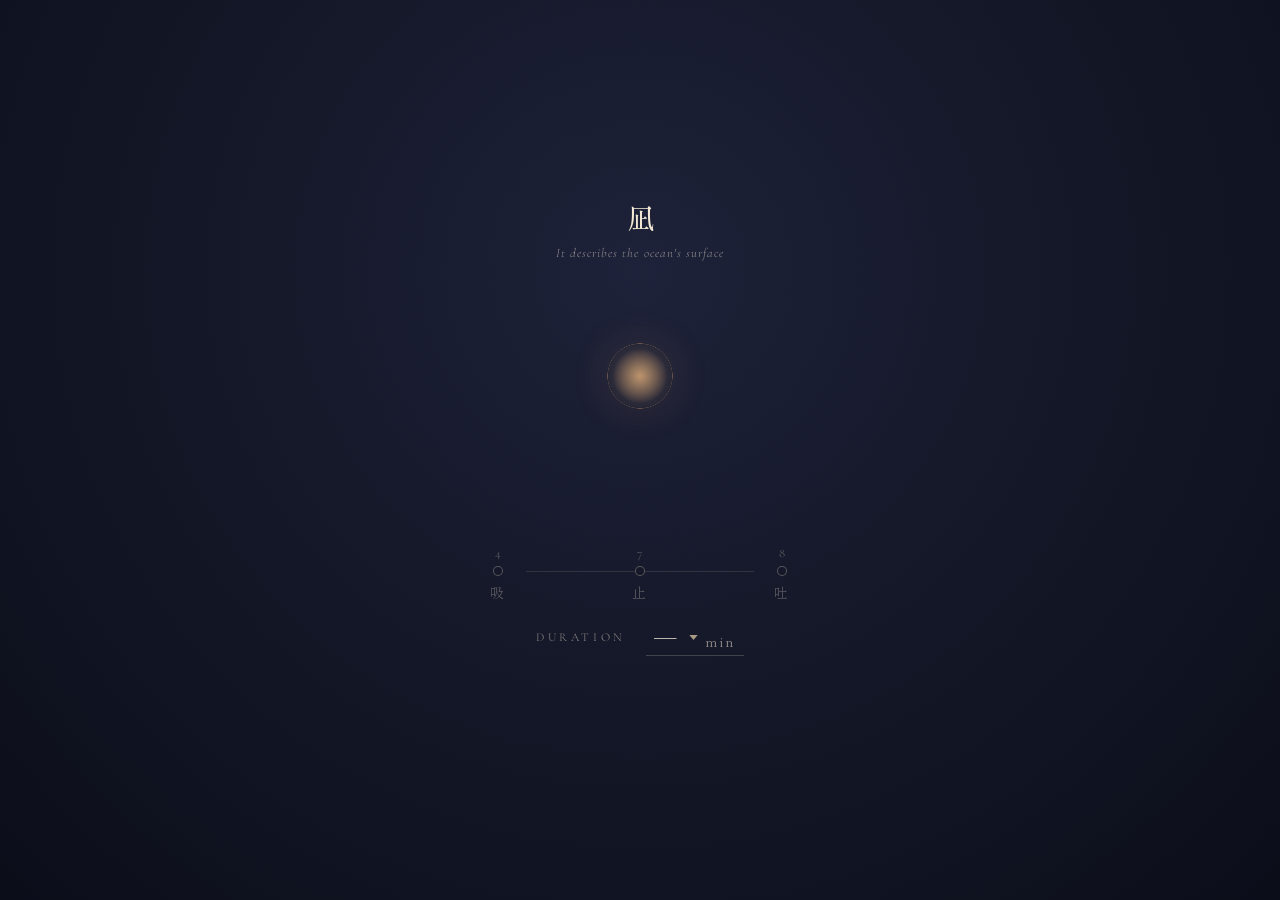
==== index.html @ 353317c6 "Update title scroll timing and enable PWA support. Tune the English subtitle animation to longer dis" ====
<!DOCTYPE html>
<html lang="ja">
<head>
<meta charset="UTF-8">
<meta name="viewport" content="width=device-width, initial-scale=1.0, maximum-scale=1.0, viewport-fit=cover">
<title>凪 - 478</title>
<meta name="theme-color" content="#151829">
<meta name="apple-mobile-web-app-capable" content="yes">
<meta name="apple-mobile-web-app-status-bar-style" content="black-translucent">
<meta name="apple-mobile-web-app-title" content="凪 - 478">
<!-- タブ icon: 先に data URL（相対パス解決の失敗・file:// でも表示）。続けてファイル（更新時 v を上げる） -->
<link rel="icon" type="image/svg+xml" href="data:image/svg+xml,%3Csvg%20xmlns%3D%22http%3A%2F%2Fwww.w3.org%2F2000%2Fsvg%22%20viewBox%3D%220%200%2032%2032%22%3E%20%3Cdefs%3E%20%3CclipPath%20id%3D%22round%22%3E%20%3Ccircle%20cx%3D%2216%22%20cy%3D%2216%22%20r%3D%2216%22%2F%3E%20%3C%2FclipPath%3E%20%3C%2Fdefs%3E%20%3Cg%20clip-path%3D%22url(%23round)%22%3E%20%3Crect%20width%3D%2232%22%20height%3D%2232%22%20x%3D%220%22%20y%3D%220%22%20fill%3D%22%23151829%22%2F%3E%20%3C%2Fg%3E%20%3Ccircle%20cx%3D%2216%22%20cy%3D%2216%22%20r%3D%2214.35%22%20fill%3D%22none%22%20stroke%3D%22rgba(230%2C%20195%2C%20150%2C%200.58)%22%20stroke-width%3D%221.1%22%2F%3E%20%3C%2Fsvg%3E">
<link rel="icon" type="image/svg+xml" href="./favicon.svg?v=7">
<link rel="apple-touch-icon" href="./favicon.svg?v=7">
<link rel="manifest" href="./manifest.webmanifest">
<link rel="preconnect" href="https://fonts.googleapis.com">
<link rel="preconnect" href="https://fonts.gstatic.com" crossorigin>
<link href="https://fonts.googleapis.com/css2?family=Shippori+Mincho:wght@400;500;600&family=Cormorant+Garamond:ital,wght@0,300;0,400;1,300;1,400&display=swap" rel="stylesheet">
<link rel="stylesheet" href="Nagi478.css">
</head>
<body>
  <!-- Block: main UI（タイトル・呼吸・フェーズ・案内・時間・開始） -->
  <main class="app">
    <!-- タイトル帯 -->
    <header class="header">
      <h1 class="title">凪</h1>
      <div class="title-en-scroll">
        <div class="title-en-viewport">
          <div class="title-en-track">
            <p class="title-en-line">It describes the ocean's surface</p>
            <p class="title-en-line">when the wind dies down,</p>
            <p class="title-en-line">leaving it perfectly still without a single ripple.</p>
            <p class="title-en-line" aria-hidden="true">It describes the ocean's surface</p>
          </div>
        </div>
      </div>
    </header>

    <!-- 呼吸アニメーション（円の拡縮） -->
    <div class="breath-visual" id="breathVisual">
      <div class="breath-circle" id="breathCircle"></div>
      <div class="breath-core"></div>
    </div>

    <!-- 現在フェーズ（日/英） -->
    <div class="phase-area">
      <div class="phase-label" id="phaseLabel">—</div>
      <div class="phase-en" id="phaseEn">ready</div>
    </div>

    <!-- 吸 / 止 / 吐 インジケータ -->
    <div class="position-guide" id="positionGuide">
      <div class="position-item" data-phase="inhale">
        <div class="position-step" aria-hidden="true">4</div>
        <div class="position-dot"></div>
        <div class="position-label">吸</div>
      </div>
      <div class="position-item" data-phase="hold">
        <div class="position-step" aria-hidden="true">7</div>
        <div class="position-dot"></div>
        <div class="position-label">止</div>
      </div>
      <div class="position-item" data-phase="exhale">
        <div class="position-step" aria-hidden="true">8</div>
        <div class="position-dot"></div>
        <div class="position-label">吐</div>
      </div>
    </div>

    <!-- duration 選択後に表示：残り時間（数字のみ）→（分選択）→ Start -->
    <div class="controls" id="controls">
      <div class="info-row" id="infoRow">
        <div class="time-remaining" id="timeRemaining" aria-live="polite">—</div>
      </div>
      <div class="minutes-selector" id="minutesSelector">
        <label for="minutesInput">duration</label>
        <div class="minutes-group">
          <select id="minutesInput" class="minutes-select" aria-label="Duration minutes">
            <option value="" selected disabled>—</option>
            <option value="1">1</option>
            <option value="2">2</option>
            <option value="3">3</option>
            <option value="4">4</option>
            <option value="5">5</option>
            <option value="6">6</option>
            <option value="7">7</option>
            <option value="8">8</option>
            <option value="9">9</option>
            <option value="10">10</option>
            <option value="11">11</option>
            <option value="12">12</option>
            <option value="13">13</option>
            <option value="14">14</option>
            <option value="15">15</option>
          </select>
          <span class="minutes-unit">min</span>
        </div>
      </div>
      <button type="button" class="start-btn" id="startBtn">Start</button>
      <div class="session-actions" id="sessionActions" aria-hidden="true">
        <button type="button" class="session-btn pause-btn" id="pauseBtn">Pause</button>
        <button type="button" class="session-btn stop-btn" id="stopBtn">Stop</button>
      </div>
      <div class="selected-duration" id="selectedDuration">—</div>
    </div>
  </main>

  <!-- Block: 暗転レイヤ（z-index 上。JS で .active / .dismissing） -->
  <div class="dim-overlay" id="dimOverlay"></div>

  <!-- Block: 「目を閉じて」メッセージ（静寂演出） -->
  <div class="eyes-message" id="eyesMessage">
    <div class="eyes-message-main">目を閉じて</div>
    <div class="eyes-message-sub">close your eyes</div>
  </div>

  <script src="Nagi478.js"></script>
  <script>
    if ('serviceWorker' in navigator) {
      window.addEventListener('load', () => {
        navigator.serviceWorker.register('./sw.js').catch(() => {});
      });
    }
  </script>
</body>
</html>
---- Nagi478.css ----
/* ========================================================================
     Nagi478.css ブロック索引（上→下。ルールの元順は維持しカスケード不変）
     A トークン | B リセット&ページ(body, ::before) | C .app&ヘッダー
     D 呼吸円&リング&phase | E 残り時間&controls&hint
     F @media(高さ/幅) | G 位置インジケータ | H 暗転&dim-mode | I eyes-message
     ======================================================================== */
  /* —— A. デザイントークン —— */
  :root {
    --bg-deep: #0a0d18;
    --bg-mid: #151829;
    --bg-soft: #1d2138;
    --text-primary: #f2e8d4;
    --text-muted: rgba(242, 232, 212, 0.55);
    --text-faint: rgba(242, 232, 212, 0.3);
    --accent: #d4a574;
    --accent-soft: rgba(212, 165, 116, 0.4);
    --accent-glow: rgba(212, 165, 116, 0.25);
    --font-jp: 'Shippori Mincho', serif;
    --font-en: 'Cormorant Garamond', serif;
    /* 縦余白: rem 基準 + 控えめな vh（詰まり / 取り伸ばしの両方を抑える） */
    --v-tight: clamp(0.45rem, 0.36rem + 0.4vh, 0.6rem);
    --v-comfort: clamp(0.58rem, 0.44rem + 0.55vh, 0.78rem);
    --v-relax: clamp(0.7rem, 0.5rem + 0.7vh, 0.95rem);
    --v-block: clamp(0.85rem, 0.6rem + 0.7vh, 1.1rem);
    /* 吸止吐バー直後（サイクル行まで）をやや空ける */
    --v-after-guide: clamp(1rem, 0.72rem + 0.65vh, 1.22rem);
  }

  * { box-sizing: border-box; margin: 0; padding: 0; }

  /* —— B. リセット & ページ枠（1 画面内に収め縦スクロールなし。セーフエリア考慮） —— */
  html {
    min-height: 100%;
    height: 100%;
    overflow: hidden;
  }

  body {
    font-family: var(--font-jp);
    background:
      radial-gradient(ellipse at 50% 30%, var(--bg-soft) 0%, var(--bg-mid) 40%, var(--bg-deep) 100%);
    color: var(--text-primary);
    min-height: 100vh;
    min-height: 100dvh;
    height: 100dvh;
    max-height: 100dvh;
    display: flex;
    flex-direction: column;
    align-items: center;
    margin: 0;
    position: relative;
    overflow: hidden;
    -webkit-overflow-scrolling: auto;
    /* 1 画面内＋上下にやや余白（セーフエリア併用） */
    padding:
      max(0.58rem, env(safe-area-inset-top, 0px))
      max(0.45rem, env(safe-area-inset-right, 0px))
      max(0.55rem, env(safe-area-inset-bottom, 0px))
      max(0.45rem, env(safe-area-inset-left, 0px));
    box-sizing: border-box;
    -webkit-font-smoothing: antialiased;
    user-select: none;
    -webkit-tap-highlight-color: transparent;
  }

  /* 背景グレイン（擬似） */
  body::before {
    content: '';
    position: fixed;
    inset: 0;
    background-image: url("data:image/svg+xml;utf8,<svg xmlns='http://www.w3.org/2000/svg' width='200' height='200'><filter id='n'><feTurbulence type='fractalNoise' baseFrequency='0.85' numOctaves='2' stitchTiles='stitch'/><feColorMatrix values='0 0 0 0 0.9  0 0 0 0 0.85  0 0 0 0 0.7  0 0 0 0.5 0'/></filter><rect width='100%25' height='100%25' filter='url(%23n)' opacity='0.12'/></svg>");
    pointer-events: none;
    mix-blend-mode: overlay;
    z-index: 1;
  }

  /* —— C. メインラッパ & タイトル帯 —— */
  .app {
    position: relative;
    z-index: 3;
    text-align: center;
    padding: var(--v-comfort) 1.2rem var(--v-tight);
    width: 100%;
    max-width: 520px;
    flex: 0 1 auto;
    min-height: 0;
    margin: auto; /* 縦中央寄せ（1画面内） */
  }

  .header {
    margin-bottom: var(--v-block);
  }

  .title {
    font-size: 1.7rem;
    font-weight: 500;
    letter-spacing: 0.45em;
    margin-left: 0.5em;
    color: var(--text-primary);
    margin-bottom: 0.2rem;
  }

  /* 英語副題：各スロット高さ=窓と同一にし、次行が一瞬でも見えないようにする */
  .title-en-scroll {
    --title-en-vh: 1.7rem;
    /* 1 周 21.2s = 3.8s 表示×4 行 + 2s 行間スライド×3 */
    --title-en-cycle: 21.2s;
    max-width: 20rem;
    margin: 0 auto;
    width: 100%;
  }
  .title-en-viewport {
    height: var(--title-en-vh);
    overflow: hidden;
    position: relative;
    contain: content;
  }
  .title-en-track {
    will-change: transform, opacity;
    animation: titleEnVScroll var(--title-en-cycle, 21.2s) linear infinite;
    opacity: 1;
  }
  /* 各段 1.7rem。行間スライドの中間で opacity を下げて色を薄く */
  @keyframes titleEnVScroll {
    0%,
    17.925% {
      transform: translateY(0);
      opacity: 1;
    }
    22.642% {
      transform: translateY(calc(-0.5 * var(--title-en-vh, 1.7rem)));
      opacity: 0.32;
    }
    27.359%,
    45.283% {
      transform: translateY(calc(-1 * var(--title-en-vh, 1.7rem)));
      opacity: 1;
    }
    50% {
      transform: translateY(calc(-1.5 * var(--title-en-vh, 1.7rem)));
      opacity: 0.32;
    }
    54.717%,
    72.642% {
      transform: translateY(calc(-2 * var(--title-en-vh, 1.7rem)));
      opacity: 1;
    }
    77.359% {
      transform: translateY(calc(-2.5 * var(--title-en-vh, 1.7rem)));
      opacity: 0.32;
    }
    82.075%,
    100% {
      transform: translateY(calc(-3 * var(--title-en-vh, 1.7rem)));
      opacity: 1;
    }
  }
  .title-en-line {
    font-family: var(--font-en);
    font-style: italic;
    font-size: clamp(0.66rem, 1.5vw, 0.8rem);
    color: var(--text-muted);
    font-weight: 300;
    letter-spacing: 0.08em;
    line-height: 1.12;
    margin: 0;
    display: flex;
    align-items: center;
    justify-content: center;
    text-align: center;
    padding: 0 0.15rem;
    box-sizing: border-box;
    height: var(--title-en-vh, 1.7rem);
    min-height: var(--title-en-vh, 1.7rem);
    flex-shrink: 0;
    overflow: hidden;
  }
  .title-en-line:nth-child(2) {
    line-height: 1.05;
  }
  .title-en-line:nth-child(3) {
    font-size: clamp(0.62rem, 1.4vw, 0.72rem);
    line-height: 1.1;
  }
  @media (prefers-reduced-motion: reduce) {
    .title-en-viewport {
      height: auto;
      overflow: visible;
    }
    .title-en-track {
      animation: none;
      opacity: 1;
    }
    .title-en-line[aria-hidden='true'] {
      display: none;
    }
    .title-en-line {
      height: auto;
      min-height: 0;
    }
    .title-en-line + .title-en-line {
      margin-top: 0.35em;
    }
  }

  /* —— D. 呼吸ビジュアル（円アニメ・脈打ちリング） —— */
  .breath-visual {
    position: relative;
    width: 186px;
    height: 186px;
    margin: 0 auto var(--v-relax);
    display: flex;
    align-items: center;
    justify-content: center;
  }

  .breath-circle {
    position: absolute;
    width: 100%;
    height: 100%;
    border-radius: 50%;
    background: radial-gradient(circle,
      rgba(212, 165, 116, 0.18) 0%,
      rgba(212, 165, 116, 0.05) 55%,
      transparent 75%);
    border: 1px solid var(--accent-soft);
    transform: scale(0.35);
    will-change: transform;
  }
  .breath-circle.inhale-anim {
    transform: scale(1);
    transition: transform 4s cubic-bezier(0.45, 0.05, 0.4, 1);
  }
  .breath-circle.hold-anim {
    transform: scale(1);
  }
  .breath-circle.exhale-anim {
    transform: scale(0.35);
    transition: transform 8s cubic-bezier(0.45, 0.05, 0.4, 1);
  }

  .breath-core {
    position: relative;
    width: 54px;
    height: 54px;
    border-radius: 50%;
    background: radial-gradient(circle,
      var(--accent) 0%,
      rgba(212, 165, 116, 0.5) 40%,
      rgba(212, 165, 116, 0.1) 70%,
      transparent 100%);
    box-shadow: 0 0 50px var(--accent-glow), 0 0 100px rgba(212, 165, 116, 0.1);
    opacity: 0.85;
  }

  .pulse-ring {
    position: absolute;
    top: 50%; left: 50%;
    width: 86px; height: 86px;
    margin-top: -43px; margin-left: -43px;
    border-radius: 50%;
    border: 1.2px solid rgba(212, 165, 116, 0.6);
    opacity: 0;
    pointer-events: none;
  }
  .pulse-ring.active {
    animation: pulse-expand 1s cubic-bezier(0.2, 0.6, 0.3, 1) forwards;
  }
  @keyframes pulse-expand {
    0% { transform: scale(0.7); opacity: 0.9; }
    100% { transform: scale(2.4); opacity: 0; }
  }

  /* フェーズ文言 */
  .phase-area {
    min-height: 48px;
    margin-bottom: var(--v-comfort);
  }

  .phase-label {
    font-size: 1.4rem;
    font-weight: 400;
    color: var(--text-primary);
    min-height: 1.4rem;
    letter-spacing: 0.1em;
    opacity: 0;
    transition: opacity 0.6s ease;
  }
  .phase-label.visible { opacity: 1; }

  .phase-en {
    font-family: var(--font-en);
    font-style: italic;
    font-size: 0.82rem;
    letter-spacing: 0.25em;
    color: var(--text-muted);
    margin-top: 0.2rem;
    text-transform: lowercase;
    min-height: 0.95rem;
    opacity: 0;
    transition: opacity 0.6s ease;
  }
  .phase-en.visible { opacity: 1; }

  /* —— E. 残り時間（数字のみ）& 分・開始（.info-row は #controls 内。duration 選択後に表示） —— */
  .info-row {
    display: flex;
    justify-content: center;
    align-items: center;
    width: 100%;
    margin: 0;
    /* 上: 罫線の下に「1 本」分の余白を足す | 下: .controls の gap だけに任せ、二重にならないよう margin なし */
    padding-top: calc(var(--v-comfort) + var(--v-tight));
    border-top: 1px solid rgba(242, 232, 212, 0.1);
  }

  .time-remaining {
    font-family: var(--font-jp);
    font-size: 1.28rem;
    color: var(--text-primary);
    font-weight: 500;
    letter-spacing: 0.1em;
    font-feature-settings: 'palt' 1;
    line-height: 1.2;
    min-height: 1.35em;
  }

  .controls {
    display: flex;
    flex-direction: column;
    align-items: center;
    gap: var(--v-comfort);
  }

  /* 分を選ぶまで：残り時間も非表示 */
  .controls:not(.duration-picked) .info-row {
    display: none;
  }
  /* duration -> Start の切替をふんわり見せる */
  .minutes-selector {
    opacity: 1;
    transform: translateY(0);
    max-height: 4rem;
    overflow: hidden;
    visibility: visible;
    will-change: opacity, transform, max-height;
    transition:
      opacity 1.15s ease,
      transform 1.15s ease,
      max-height 1.15s ease,
      visibility 0s linear;
    transition-delay: 0.14s;
  }
  .controls.duration-picked .minutes-selector {
    /* flex から外し、info-row と start のあいだの gap が二重にならないようにする */
    display: none;
  }
  .start-btn {
    opacity: 0;
    transform: translateY(6px);
    max-height: 0;
    overflow: hidden;
    pointer-events: none;
    transition:
      opacity 1.05s ease,
      transform 1.05s ease,
      max-height 1.05s ease,
      border-color 0.35s ease,
      background 0.35s ease,
      color 0.35s ease,
      box-shadow 0.35s ease;
  }
  .controls.start-revealed .start-btn {
    opacity: 1;
    transform: translateY(0);
    max-height: 3.2rem;
    pointer-events: auto;
  }
  .controls.start-revealed.session-running .start-btn {
    display: none;
  }
  .session-actions {
    display: none;
    flex-wrap: wrap;
    align-items: center;
    justify-content: center;
    gap: 0.65rem;
    width: 100%;
  }
  .controls.session-running .session-actions {
    display: flex;
  }
  .selected-duration {
    opacity: 0;
    transform: translateY(4px);
    max-height: 0;
    overflow: hidden;
    color: #ffffff;
    font-family: var(--font-jp);
    font-size: 1rem;
    font-weight: 500;
    letter-spacing: 0.08em;
    line-height: 1.2;
    transition: opacity 1.1s ease, transform 1.1s ease, max-height 1.1s ease;
  }
  .controls.start-revealed .selected-duration {
    opacity: 1;
    transform: translateY(0);
    max-height: 1.6rem;
  }
  .controls.duration-picked {
    gap: var(--v-relax);
  }

  .minutes-selector {
    display: flex;
    align-items: center;
    gap: 1.25rem;
  }

  .minutes-selector label {
    font-family: var(--font-en);
    font-size: 0.75rem;
    letter-spacing: 0.3em;
    color: var(--text-muted);
    text-transform: uppercase;
    font-weight: 300;
  }

  .minutes-group {
    display: flex;
    align-items: baseline;
    gap: 0.4rem;
    border-bottom: 1px solid rgba(242, 232, 212, 0.2);
    padding: 0.2rem 0.5rem 0.1rem 0.5rem;
  }

  .minutes-select {
    appearance: none;
    -webkit-appearance: none;
    -moz-appearance: none;
    background: transparent;
    color: var(--text-primary);
    font-family: var(--font-jp);
    font-size: 1.35rem;
    font-weight: 500;
    min-width: 2.8rem;
    text-align: left;
    text-align-last: left;
    outline: none;
    cursor: pointer;
    border: none;
    padding: 0 1.1rem 0 0;
    background-image: url("data:image/svg+xml,%3Csvg xmlns='http://www.w3.org/2000/svg' width='10' height='6' viewBox='0 0 10 6'%3E%3Cpath fill='%23a89a85' d='M0 0h10L5 6z'/%3E%3C/svg%3E");
    background-repeat: no-repeat;
    background-position: right 0.05rem center;
    background-size: 9px 5px;
  }
  .minutes-select:focus {
    color: var(--text-primary);
  }
  .minutes-select option {
    background: var(--bg-soft);
    color: var(--text-primary);
    font-family: var(--font-jp);
  }

  .minutes-unit {
    font-size: 0.8rem;
    color: var(--text-muted);
    letter-spacing: 0.2em;
    text-transform: lowercase;
  }

  /* 残り時間表示とトーンを揃えた Start ボタン */
  .start-btn {
    background: rgba(29, 33, 56, 0.35);
    border: 1px solid rgba(242, 232, 212, 0.12);
    color: var(--text-primary);
    padding: 0.75rem 1.75rem;
    min-width: 10rem;
    font-family: var(--font-en);
    font-size: 0.72rem;
    font-weight: 400;
    font-style: normal;
    letter-spacing: 0.32em;
    text-transform: uppercase;
    cursor: pointer;
    position: relative;
  }

  .start-btn::before {
    content: '';
    position: absolute;
    inset: -1px;
    border: 1px solid transparent;
    background: linear-gradient(135deg, transparent, var(--accent-glow), transparent) border-box;
    -webkit-mask: linear-gradient(#fff 0 0) padding-box, linear-gradient(#fff 0 0);
    -webkit-mask-composite: xor;
    mask-composite: exclude;
    opacity: 0;
    transition: opacity 0.4s ease;
  }

  .start-btn:hover {
    background: rgba(212, 165, 116, 0.07);
    border-color: var(--accent-soft);
    color: var(--text-primary);
    box-shadow: 0 0 24px var(--accent-glow);
  }

  .start-btn:hover::before {
    opacity: 1;
  }

  .start-btn .char {
    display: inline-block;
  }

  /* セッション中：Start と同じ面・枠。文字色のみ橙 / 赤 */
  .session-btn {
    font-family: var(--font-en);
    font-size: 0.72rem;
    font-weight: 400;
    font-style: normal;
    letter-spacing: 0.2em;
    text-transform: uppercase;
    padding: 0.75rem 1.1rem;
    min-width: 6.5rem;
    background: rgba(29, 33, 56, 0.35);
    border: 1px solid rgba(242, 232, 212, 0.12);
    cursor: pointer;
    position: relative;
    transition: background 0.35s ease, border-color 0.35s ease, box-shadow 0.35s ease, color 0.35s ease;
  }
  .session-btn::before {
    content: '';
    position: absolute;
    inset: -1px;
    border: 1px solid transparent;
    background: linear-gradient(135deg, transparent, var(--accent-glow), transparent) border-box;
    -webkit-mask: linear-gradient(#fff 0 0) padding-box, linear-gradient(#fff 0 0);
    -webkit-mask-composite: xor;
    mask-composite: exclude;
    opacity: 0;
    pointer-events: none;
    transition: opacity 0.4s ease;
  }
  .session-btn:hover::before {
    opacity: 1;
  }
  .pause-btn {
    color: #c4a06c;
  }
  .pause-btn:hover {
    background: rgba(212, 165, 116, 0.07);
    border-color: var(--accent-soft);
    color: #d0b080;
    box-shadow: 0 0 24px var(--accent-glow);
  }
  .stop-btn {
    color: #b88888;
  }
  .stop-btn:hover {
    background: rgba(212, 165, 116, 0.07);
    border-color: var(--accent-soft);
    color: #c8a0a0;
    box-shadow: 0 0 24px var(--accent-glow);
  }

  .hint {
    font-family: var(--font-en);
    font-style: italic;
    font-size: 0.8rem;
    color: var(--text-faint);
    margin-top: var(--v-tight);
    letter-spacing: 0.1em;
    min-height: 1rem;
    transition: opacity 0.4s ease;
  }

  /* —— F. 表示領域がさらに狭い端末 —— */
  @media (max-height: 700px) {
    body {
      padding:
        max(0.4rem, env(safe-area-inset-top, 0px))
        max(0.4rem, env(safe-area-inset-right, 0px))
        max(0.4rem, env(safe-area-inset-bottom, 0px))
        max(0.4rem, env(safe-area-inset-left, 0px));
    }
    .app { padding: 0.44rem 1rem 0.36rem; }
    .header { margin-bottom: 0.54rem; }
    .title { font-size: 1.5rem; }
    .breath-visual { width: 170px; height: 170px; margin: 0 auto 0.48rem; }
    .breath-core { width: 50px; height: 50px; }
    .pulse-ring { width: 78px; height: 78px; margin-top: -39px; margin-left: -39px; }
    .phase-area { min-height: 44px; margin-bottom: 0.4rem; }
    .info-row { margin: 0; padding-top: calc(0.48rem + 0.32rem); }
    .position-guide { margin-bottom: 0.82rem; }
    .controls { gap: 0.5rem; }
    .controls.duration-picked { gap: 0.5rem; }
    .session-btn { font-size: 0.78rem; padding: 0.55rem 0.85rem; min-width: 5.6rem; }
  }

  @media (max-height: 620px) {
    .app { padding: 0.38rem 0.9rem 0.32rem; }
    .title-en-line { font-size: 0.78rem; }
    .breath-visual { width: 158px; height: 158px; margin: 0 auto 0.42rem; }
    .controls { gap: 0.48rem; }
    .position-guide { margin-bottom: 0.76rem; }
    .controls.duration-picked { gap: 0.48rem; }
    .selected-duration { font-size: 0.92rem; }
  }

  @media (max-width: 420px) {
    .title { font-size: 1.5rem; letter-spacing: 0.38em; }
    .position-guide { max-width: 260px; }
    .eyes-message-main { font-size: 1.5rem; letter-spacing: 0.38em; }
  }

  /* —— G. 位置インジケータ（吸/止/吐） ※F の @media より下に定義（カスケード意図） —— */
  .position-guide {
    display: flex;
    align-items: center;
    justify-content: space-between;
    width: 100%;
    max-width: 300px;
    margin: 0 auto var(--v-after-guide);
    position: relative;
    transition: opacity 3.5s cubic-bezier(0.4, 0, 0.2, 1);
  }

  /* 3点をつなぐ薄い水平線（4/7/8 の下・丸の高さ方向の中央） */
  .position-guide::before {
    content: '';
    position: absolute;
    top: calc(0.78rem + 0.4rem + 5px);
    left: 12%;
    right: 12%;
    height: 1px;
    background: rgba(242, 232, 212, 0.12);
    pointer-events: none;
  }

  .position-guide.hidden {
    opacity: 0;
    pointer-events: none;
  }

  .position-item {
    display: flex;
    flex-direction: column;
    align-items: center;
    gap: 0.4rem;
    position: relative;
    z-index: 1;
  }

  .position-step {
    font-family: var(--font-en);
    font-size: 0.78rem;
    font-weight: 400;
    line-height: 1;
    color: var(--text-faint);
    letter-spacing: 0.02em;
    user-select: none;
    transition: color 0.9s ease;
  }

  .position-item.active .position-step {
    color: var(--accent);
  }

  .position-dot {
    width: 10px;
    height: 10px;
    border-radius: 50%;
    background: var(--bg-mid); /* 背景と同色で線を隠す */
    border: 1.5px solid rgba(242, 232, 212, 0.3);
    transition: all 0.9s cubic-bezier(0.4, 0, 0.2, 1);
  }

  .position-item.active .position-dot {
    background: var(--accent);
    border-color: var(--accent);
    box-shadow: 0 0 18px var(--accent-glow), 0 0 6px var(--accent);
    transform: scale(1.5);
  }

  .position-label {
    font-family: var(--font-jp);
    font-size: 0.85rem;
    letter-spacing: 0.15em;
    color: var(--text-faint);
    transition: color 0.9s ease;
  }

  .position-item.active .position-label {
    color: var(--text-primary);
  }

  /* —— H. 全画面暗転オーバーレイ + body.dim-mode —— */
  .dim-overlay {
    position: fixed;
    inset: 0;
    background: #000;
    opacity: 0;
    pointer-events: none;
    z-index: 4;
    transition: opacity 14s cubic-bezier(0.55, 0, 0.45, 1);
  }
  .dim-overlay.active {
    opacity: 0.93;
    pointer-events: auto;  /* タップを受け取る */
    cursor: pointer;
  }
  /* タップで暗転を解除するとき、14s ではなく短くフェードアウト */
  .dim-overlay.dismissing {
    transition: opacity 0.4s ease !important;
  }
  .dim-overlay.active.peek {
    opacity: 0 !important;
    pointer-events: none !important;
  }

  /* 暗転中は装飾・文字類を全て退場 */
  body.dim-mode .header,
  body.dim-mode .phase-area,
  body.dim-mode .info-row,
  body.dim-mode .controls,
  body.dim-mode .position-guide {
    opacity: 0;
    transition: opacity 7s cubic-bezier(0.4, 0, 0.2, 1);
  }

  /* タップ復帰 (peek): 一時的にUIを見せる */
  body.dim-mode.dim-peek .header,
  body.dim-mode.dim-peek .phase-area,
  body.dim-mode.dim-peek .info-row,
  body.dim-mode.dim-peek .controls {
    opacity: 1 !important;
    transition: opacity 0.5s ease !important;
  }

  /* —— I. 「目を閉じて」メッセージ —— */
  .eyes-message {
    position: fixed;
    top: 50%;
    left: 50%;
    transform: translate(-50%, calc(-50% + 8px)) scale(1.03);
    text-align: center;
    opacity: 0;
    pointer-events: none;
    z-index: 110;
    transition:
      opacity 4.5s cubic-bezier(0.33, 0, 0.2, 1),
      transform 6s cubic-bezier(0.33, 0, 0.2, 1);
    width: 90%;
    max-width: 500px;
  }
  .eyes-message.visible {
    opacity: 1;
    transform: translate(-50%, -50%) scale(1);
  }
  .eyes-message.fading {
    opacity: 0;
    transform: translate(-50%, calc(-50% - 6px)) scale(1.015);
    transition:
      opacity 5.5s cubic-bezier(0.4, 0, 0.6, 1),
      transform 7s cubic-bezier(0.4, 0, 0.6, 1);
  }
  .eyes-message-main {
    font-family: var(--font-jp);
    font-weight: 400;
    font-size: 1.9rem;
    letter-spacing: 0.55em;
    margin-left: 0.55em; /* letter-spacingの末尾補正 */
    color: var(--text-primary);
    margin-bottom: 1.1rem;
    text-shadow: 0 0 30px rgba(242, 232, 212, 0.15);
  }
  .eyes-message-sub {
    font-family: var(--font-en);
    font-style: italic;
    font-size: 0.9rem;
    letter-spacing: 0.35em;
    color: var(--text-muted);
    text-transform: lowercase;
  }
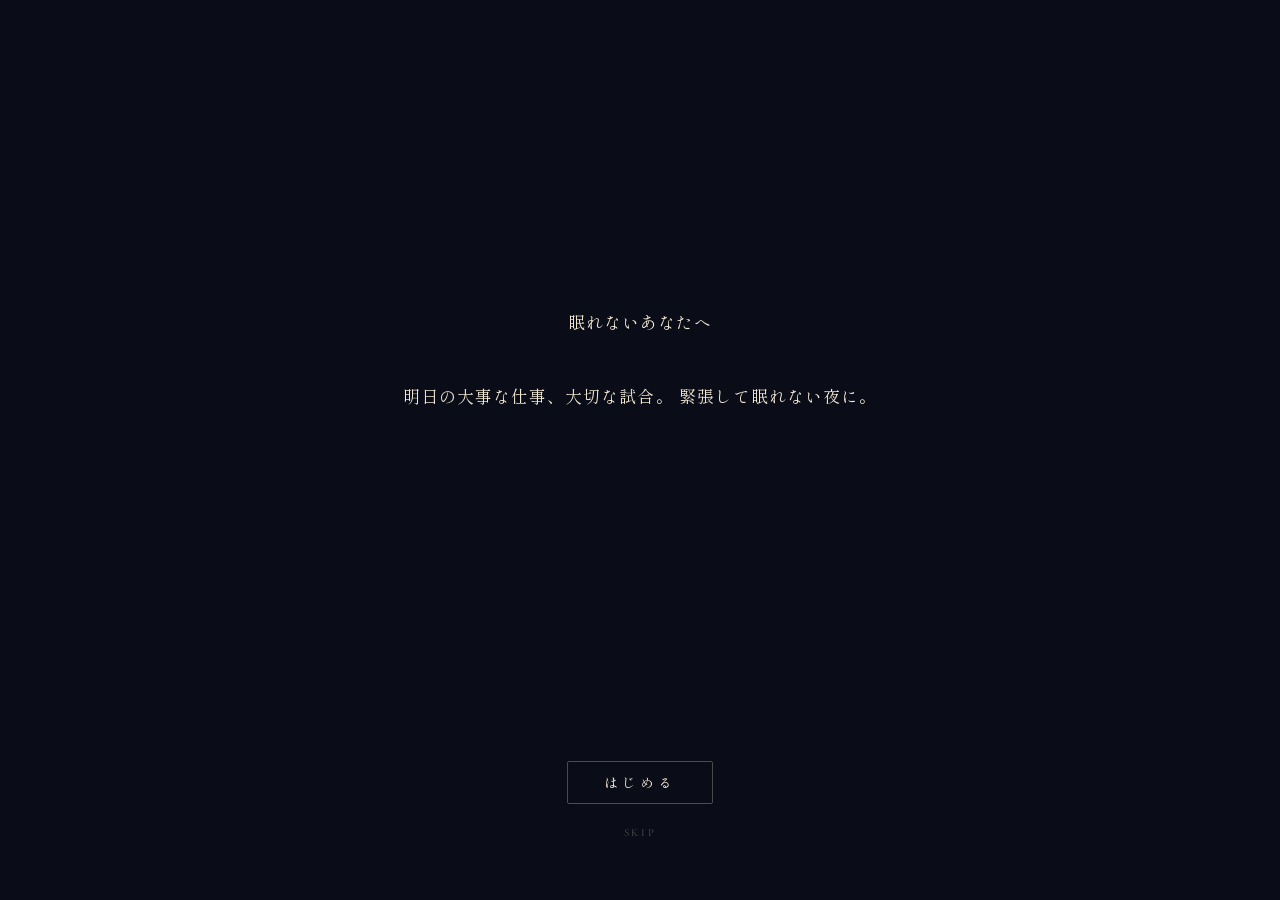
==== commit 0f4dc2dd: "Add onboarding tutorial overlay with 4-4-4 binaural demo - Full-screen tutorial shown on every visit" ====
--- a/index.html
+++ b/index.html
@@ -16,7 +16,7 @@
 <link rel="preconnect" href="https://fonts.googleapis.com">
 <link rel="preconnect" href="https://fonts.gstatic.com" crossorigin>
 <link href="https://fonts.googleapis.com/css2?family=Shippori+Mincho:wght@400;500;600&family=Cormorant+Garamond:ital,wght@0,300;0,400;1,300;1,400&display=swap" rel="stylesheet">
-<link rel="stylesheet" href="Nagi478.css">
+<link rel="stylesheet" href="nagi478.css">
 </head>
 <body>
   <!-- Block: main UI（タイトル・呼吸・フェーズ・案内・時間・開始） -->
@@ -114,7 +114,32 @@
     <div class="eyes-message-sub">close your eyes</div>
   </div>
 
-  <script src="Nagi478.js"></script>
+  <!-- Block: チュートリアル（初回案内、z-index 200） -->
+  <div id="tutorialOverlay" class="tutorial-overlay">
+    <div class="tutorial-main">
+      <p id="tutorialText" class="tutorial-text"></p>
+      <div id="tutorialGuide" class="tutorial-guide" hidden>
+        <div class="tutorial-guide-item" data-phase="inhale">
+          <div class="tutorial-guide-dot"></div>
+          <span class="tutorial-guide-label">吸う</span>
+        </div>
+        <div class="tutorial-guide-item" data-phase="hold">
+          <div class="tutorial-guide-dot"></div>
+          <span class="tutorial-guide-label">止める</span>
+        </div>
+        <div class="tutorial-guide-item" data-phase="exhale">
+          <div class="tutorial-guide-dot"></div>
+          <span class="tutorial-guide-label">吐く</span>
+        </div>
+      </div>
+    </div>
+    <div class="tutorial-footer">
+      <button id="tutorialStart" class="tutorial-start hidden">はじめる</button>
+      <button id="tutorialSkip" class="tutorial-skip">skip</button>
+    </div>
+  </div>
+
+  <script src="nagi478.js"></script>
   <script>
     if ('serviceWorker' in navigator) {
       window.addEventListener('load', () => {
--- a/nagi478.css
+++ b/nagi478.css
@@ -0,0 +1,912 @@
+  /* ========================================================================
+     Nagi478.css ブロック索引（上→下。ルールの元順は維持しカスケード不変）
+     A トークン | B リセット&ページ(body, ::before) | C .app&ヘッダー
+     D 呼吸円&リング&phase | E 残り時間&controls&hint
+     F @media(高さ/幅) | G 位置インジケータ | H 暗転&dim-mode | I eyes-message
+     ======================================================================== */
+  /* —— A. デザイントークン —— */
+  :root {
+    --bg-deep: #0a0d18;
+    --bg-mid: #151829;
+    --bg-soft: #1d2138;
+    --text-primary: #f2e8d4;
+    --text-muted: rgba(242, 232, 212, 0.55);
+    --text-faint: rgba(242, 232, 212, 0.3);
+    --accent: #d4a574;
+    --accent-soft: rgba(212, 165, 116, 0.4);
+    --accent-glow: rgba(212, 165, 116, 0.25);
+    --font-jp: 'Shippori Mincho', serif;
+    --font-en: 'Cormorant Garamond', serif;
+    /* 縦余白: rem 基準 + 控えめな vh（詰まり / 取り伸ばしの両方を抑える） */
+    --v-tight: clamp(0.45rem, 0.36rem + 0.4vh, 0.6rem);
+    --v-comfort: clamp(0.58rem, 0.44rem + 0.55vh, 0.78rem);
+    --v-relax: clamp(0.7rem, 0.5rem + 0.7vh, 0.95rem);
+    --v-block: clamp(0.85rem, 0.6rem + 0.7vh, 1.1rem);
+    /* 吸止吐バー直後（サイクル行まで）をやや空ける */
+    --v-after-guide: clamp(1rem, 0.72rem + 0.65vh, 1.22rem);
+  }
+
+  * { box-sizing: border-box; margin: 0; padding: 0; }
+
+  /* —— B. リセット & ページ枠（1 画面内に収め縦スクロールなし。セーフエリア考慮） —— */
+  html {
+    min-height: 100%;
+    height: 100%;
+    overflow: hidden;
+  }
+
+  body {
+    font-family: var(--font-jp);
+    background:
+      radial-gradient(ellipse at 50% 30%, var(--bg-soft) 0%, var(--bg-mid) 40%, var(--bg-deep) 100%);
+    color: var(--text-primary);
+    min-height: 100vh;
+    min-height: 100dvh;
+    height: 100dvh;
+    max-height: 100dvh;
+    display: flex;
+    flex-direction: column;
+    align-items: center;
+    margin: 0;
+    position: relative;
+    overflow: hidden;
+    -webkit-overflow-scrolling: auto;
+    /* 1 画面内＋上下にやや余白（セーフエリア併用） */
+    padding:
+      max(0.58rem, env(safe-area-inset-top, 0px))
+      max(0.45rem, env(safe-area-inset-right, 0px))
+      max(0.55rem, env(safe-area-inset-bottom, 0px))
+      max(0.45rem, env(safe-area-inset-left, 0px));
+    box-sizing: border-box;
+    -webkit-font-smoothing: antialiased;
+    user-select: none;
+    -webkit-tap-highlight-color: transparent;
+  }
+
+  /* 背景グレイン（擬似） */
+  body::before {
+    content: '';
+    position: fixed;
+    inset: 0;
+    background-image: url("data:image/svg+xml;utf8,<svg xmlns='http://www.w3.org/2000/svg' width='200' height='200'><filter id='n'><feTurbulence type='fractalNoise' baseFrequency='0.85' numOctaves='2' stitchTiles='stitch'/><feColorMatrix values='0 0 0 0 0.9  0 0 0 0 0.85  0 0 0 0 0.7  0 0 0 0.5 0'/></filter><rect width='100%25' height='100%25' filter='url(%23n)' opacity='0.12'/></svg>");
+    pointer-events: none;
+    mix-blend-mode: overlay;
+    z-index: 1;
+  }
+
+  /* —— C. メインラッパ & タイトル帯 —— */
+  .app {
+    position: relative;
+    z-index: 3;
+    text-align: center;
+    padding: var(--v-comfort) 1.2rem var(--v-tight);
+    width: 100%;
+    max-width: 520px;
+    flex: 0 1 auto;
+    min-height: 0;
+    margin: auto; /* 縦中央寄せ（1画面内） */
+  }
+
+  .header {
+    margin-bottom: var(--v-block);
+  }
+
+  .title {
+    font-size: 1.7rem;
+    font-weight: 500;
+    letter-spacing: 0.45em;
+    margin-left: 0.5em;
+    color: var(--text-primary);
+    margin-bottom: 0.2rem;
+  }
+
+  /* 英語副題：各スロット高さ=窓と同一にし、次行が一瞬でも見えないようにする */
+  .title-en-scroll {
+    --title-en-vh: 1.7rem;
+    /* 1 周 21.2s = 3.8s 表示×4 行 + 2s 行間スライド×3 */
+    --title-en-cycle: 21.2s;
+    max-width: 20rem;
+    margin: 0 auto;
+    width: 100%;
+  }
+  .title-en-viewport {
+    height: var(--title-en-vh);
+    overflow: hidden;
+    position: relative;
+    contain: content;
+  }
+  .title-en-track {
+    will-change: transform, opacity;
+    animation: titleEnVScroll var(--title-en-cycle, 21.2s) linear infinite;
+    opacity: 1;
+  }
+  /* 各段 1.7rem。行間スライドの中間で opacity を下げて色を薄く */
+  @keyframes titleEnVScroll {
+    0%,
+    17.925% {
+      transform: translateY(0);
+      opacity: 1;
+    }
+    22.642% {
+      transform: translateY(calc(-0.5 * var(--title-en-vh, 1.7rem)));
+      opacity: 0.32;
+    }
+    27.359%,
+    45.283% {
+      transform: translateY(calc(-1 * var(--title-en-vh, 1.7rem)));
+      opacity: 1;
+    }
+    50% {
+      transform: translateY(calc(-1.5 * var(--title-en-vh, 1.7rem)));
+      opacity: 0.32;
+    }
+    54.717%,
+    72.642% {
+      transform: translateY(calc(-2 * var(--title-en-vh, 1.7rem)));
+      opacity: 1;
+    }
+    77.359% {
+      transform: translateY(calc(-2.5 * var(--title-en-vh, 1.7rem)));
+      opacity: 0.32;
+    }
+    82.075%,
+    100% {
+      transform: translateY(calc(-3 * var(--title-en-vh, 1.7rem)));
+      opacity: 1;
+    }
+  }
+  .title-en-line {
+    font-family: var(--font-en);
+    font-style: italic;
+    font-size: clamp(0.66rem, 1.5vw, 0.8rem);
+    color: var(--text-muted);
+    font-weight: 300;
+    letter-spacing: 0.08em;
+    line-height: 1.12;
+    margin: 0;
+    display: flex;
+    align-items: center;
+    justify-content: center;
+    text-align: center;
+    padding: 0 0.15rem;
+    box-sizing: border-box;
+    height: var(--title-en-vh, 1.7rem);
+    min-height: var(--title-en-vh, 1.7rem);
+    flex-shrink: 0;
+    overflow: hidden;
+  }
+  .title-en-line:nth-child(2) {
+    line-height: 1.05;
+  }
+  .title-en-line:nth-child(3) {
+    font-size: clamp(0.62rem, 1.4vw, 0.72rem);
+    line-height: 1.1;
+  }
+  @media (prefers-reduced-motion: reduce) {
+    .title-en-viewport {
+      height: auto;
+      overflow: visible;
+    }
+    .title-en-track {
+      animation: none;
+      opacity: 1;
+    }
+    .title-en-line[aria-hidden='true'] {
+      display: none;
+    }
+    .title-en-line {
+      height: auto;
+      min-height: 0;
+    }
+    .title-en-line + .title-en-line {
+      margin-top: 0.35em;
+    }
+  }
+
+  /* —— D. 呼吸ビジュアル（円アニメ・脈打ちリング） —— */
+  .breath-visual {
+    position: relative;
+    width: 186px;
+    height: 186px;
+    margin: 0 auto var(--v-relax);
+    display: flex;
+    align-items: center;
+    justify-content: center;
+  }
+
+  .breath-circle {
+    position: absolute;
+    width: 100%;
+    height: 100%;
+    border-radius: 50%;
+    background: radial-gradient(circle,
+      rgba(212, 165, 116, 0.18) 0%,
+      rgba(212, 165, 116, 0.05) 55%,
+      transparent 75%);
+    border: 1px solid var(--accent-soft);
+    transform: scale(0.35);
+    will-change: transform;
+  }
+  .breath-circle.inhale-anim {
+    transform: scale(1);
+    transition: transform 4s cubic-bezier(0.45, 0.05, 0.4, 1);
+  }
+  .breath-circle.hold-anim {
+    transform: scale(1);
+  }
+  .breath-circle.exhale-anim {
+    transform: scale(0.35);
+    transition: transform 8s cubic-bezier(0.45, 0.05, 0.4, 1);
+  }
+
+  .breath-core {
+    position: relative;
+    width: 54px;
+    height: 54px;
+    border-radius: 50%;
+    background: radial-gradient(circle,
+      var(--accent) 0%,
+      rgba(212, 165, 116, 0.5) 40%,
+      rgba(212, 165, 116, 0.1) 70%,
+      transparent 100%);
+    box-shadow: 0 0 50px var(--accent-glow), 0 0 100px rgba(212, 165, 116, 0.1);
+    opacity: 0.85;
+  }
+
+  .pulse-ring {
+    position: absolute;
+    top: 50%; left: 50%;
+    width: 86px; height: 86px;
+    margin-top: -43px; margin-left: -43px;
+    border-radius: 50%;
+    border: 1.2px solid rgba(212, 165, 116, 0.6);
+    opacity: 0;
+    pointer-events: none;
+  }
+  .pulse-ring.active {
+    animation: pulse-expand 1s cubic-bezier(0.2, 0.6, 0.3, 1) forwards;
+  }
+  @keyframes pulse-expand {
+    0% { transform: scale(0.7); opacity: 0.9; }
+    100% { transform: scale(2.4); opacity: 0; }
+  }
+
+  /* フェーズ文言 */
+  .phase-area {
+    min-height: 48px;
+    margin-bottom: var(--v-comfort);
+  }
+
+  .phase-label {
+    font-size: 1.4rem;
+    font-weight: 400;
+    color: var(--text-primary);
+    min-height: 1.4rem;
+    letter-spacing: 0.1em;
+    opacity: 0;
+    transition: opacity 0.6s ease;
+  }
+  .phase-label.visible { opacity: 1; }
+
+  .phase-en {
+    font-family: var(--font-en);
+    font-style: italic;
+    font-size: 0.82rem;
+    letter-spacing: 0.25em;
+    color: var(--text-muted);
+    margin-top: 0.2rem;
+    text-transform: lowercase;
+    min-height: 0.95rem;
+    opacity: 0;
+    transition: opacity 0.6s ease;
+  }
+  .phase-en.visible { opacity: 1; }
+
+  /* —— E. 残り時間（数字のみ）& 分・開始（.info-row は #controls 内。duration 選択後に表示） —— */
+  .info-row {
+    display: flex;
+    justify-content: center;
+    align-items: center;
+    width: 100%;
+    margin: 0;
+    /* 上: 罫線の下に「1 本」分の余白を足す | 下: .controls の gap だけに任せ、二重にならないよう margin なし */
+    padding-top: calc(var(--v-comfort) + var(--v-tight));
+    border-top: 1px solid rgba(242, 232, 212, 0.1);
+  }
+
+  .time-remaining {
+    font-family: var(--font-jp);
+    font-size: 1.28rem;
+    color: var(--text-primary);
+    font-weight: 500;
+    letter-spacing: 0.1em;
+    font-feature-settings: 'palt' 1;
+    line-height: 1.2;
+    min-height: 1.35em;
+  }
+
+  .controls {
+    display: flex;
+    flex-direction: column;
+    align-items: center;
+    gap: var(--v-comfort);
+  }
+
+  /* 分を選ぶまで：残り時間も非表示 */
+  .controls:not(.duration-picked) .info-row {
+    display: none;
+  }
+  /* duration -> Start の切替をふんわり見せる */
+  .minutes-selector {
+    opacity: 1;
+    transform: translateY(0);
+    max-height: 4rem;
+    overflow: hidden;
+    visibility: visible;
+    will-change: opacity, transform, max-height;
+    transition:
+      opacity 1.15s ease,
+      transform 1.15s ease,
+      max-height 1.15s ease,
+      visibility 0s linear;
+    transition-delay: 0.14s;
+  }
+  .controls.duration-picked .minutes-selector {
+    /* flex から外し、info-row と start のあいだの gap が二重にならないようにする */
+    display: none;
+  }
+  .start-btn {
+    opacity: 0;
+    transform: translateY(6px);
+    max-height: 0;
+    overflow: hidden;
+    pointer-events: none;
+    transition:
+      opacity 1.05s ease,
+      transform 1.05s ease,
+      max-height 1.05s ease,
+      border-color 0.35s ease,
+      background 0.35s ease,
+      color 0.35s ease,
+      box-shadow 0.35s ease;
+  }
+  .controls.start-revealed .start-btn {
+    opacity: 1;
+    transform: translateY(0);
+    max-height: 3.2rem;
+    pointer-events: auto;
+  }
+  .controls.start-revealed.session-running .start-btn {
+    display: none;
+  }
+  .session-actions {
+    display: none;
+    flex-wrap: wrap;
+    align-items: center;
+    justify-content: center;
+    gap: 0.65rem;
+    width: 100%;
+  }
+  .controls.session-running .session-actions {
+    display: flex;
+  }
+  .selected-duration {
+    opacity: 0;
+    transform: translateY(4px);
+    max-height: 0;
+    overflow: hidden;
+    color: #ffffff;
+    font-family: var(--font-jp);
+    font-size: 1rem;
+    font-weight: 500;
+    letter-spacing: 0.08em;
+    line-height: 1.2;
+    transition: opacity 1.1s ease, transform 1.1s ease, max-height 1.1s ease;
+  }
+  .controls.start-revealed .selected-duration {
+    opacity: 1;
+    transform: translateY(0);
+    max-height: 1.6rem;
+  }
+  .controls.duration-picked {
+    gap: var(--v-relax);
+  }
+
+  .minutes-selector {
+    display: flex;
+    align-items: center;
+    gap: 1.25rem;
+  }
+
+  .minutes-selector label {
+    font-family: var(--font-en);
+    font-size: 0.75rem;
+    letter-spacing: 0.3em;
+    color: var(--text-muted);
+    text-transform: uppercase;
+    font-weight: 300;
+  }
+
+  .minutes-group {
+    display: flex;
+    align-items: baseline;
+    gap: 0.4rem;
+    border-bottom: 1px solid rgba(242, 232, 212, 0.2);
+    padding: 0.2rem 0.5rem 0.1rem 0.5rem;
+  }
+
+  .minutes-select {
+    appearance: none;
+    -webkit-appearance: none;
+    -moz-appearance: none;
+    background: transparent;
+    color: var(--text-primary);
+    font-family: var(--font-jp);
+    font-size: 1.35rem;
+    font-weight: 500;
+    min-width: 2.8rem;
+    text-align: left;
+    text-align-last: left;
+    outline: none;
+    cursor: pointer;
+    border: none;
+    padding: 0 1.1rem 0 0;
+    background-image: url("data:image/svg+xml,%3Csvg xmlns='http://www.w3.org/2000/svg' width='10' height='6' viewBox='0 0 10 6'%3E%3Cpath fill='%23a89a85' d='M0 0h10L5 6z'/%3E%3C/svg%3E");
+    background-repeat: no-repeat;
+    background-position: right 0.05rem center;
+    background-size: 9px 5px;
+  }
+  .minutes-select:focus {
+    color: var(--text-primary);
+  }
+  .minutes-select option {
+    background: var(--bg-soft);
+    color: var(--text-primary);
+    font-family: var(--font-jp);
+  }
+
+  .minutes-unit {
+    font-size: 0.8rem;
+    color: var(--text-muted);
+    letter-spacing: 0.2em;
+    text-transform: lowercase;
+  }
+
+  /* 残り時間表示とトーンを揃えた Start ボタン */
+  .start-btn {
+    background: rgba(29, 33, 56, 0.35);
+    border: 1px solid rgba(242, 232, 212, 0.12);
+    color: var(--text-primary);
+    padding: 0.75rem 1.75rem;
+    min-width: 10rem;
+    font-family: var(--font-en);
+    font-size: 0.72rem;
+    font-weight: 400;
+    font-style: normal;
+    letter-spacing: 0.32em;
+    text-transform: uppercase;
+    cursor: pointer;
+    position: relative;
+  }
+
+  .start-btn::before {
+    content: '';
+    position: absolute;
+    inset: -1px;
+    border: 1px solid transparent;
+    background: linear-gradient(135deg, transparent, var(--accent-glow), transparent) border-box;
+    -webkit-mask: linear-gradient(#fff 0 0) padding-box, linear-gradient(#fff 0 0);
+    -webkit-mask-composite: xor;
+    mask-composite: exclude;
+    opacity: 0;
+    transition: opacity 0.4s ease;
+  }
+
+  .start-btn:hover {
+    background: rgba(212, 165, 116, 0.07);
+    border-color: var(--accent-soft);
+    color: var(--text-primary);
+    box-shadow: 0 0 24px var(--accent-glow);
+  }
+
+  .start-btn:hover::before {
+    opacity: 1;
+  }
+
+  .start-btn .char {
+    display: inline-block;
+  }
+
+  /* セッション中：Start と同じ面・枠。文字色のみ橙 / 赤 */
+  .session-btn {
+    font-family: var(--font-en);
+    font-size: 0.72rem;
+    font-weight: 400;
+    font-style: normal;
+    letter-spacing: 0.2em;
+    text-transform: uppercase;
+    padding: 0.75rem 1.1rem;
+    min-width: 6.5rem;
+    background: rgba(29, 33, 56, 0.35);
+    border: 1px solid rgba(242, 232, 212, 0.12);
+    cursor: pointer;
+    position: relative;
+    transition: background 0.35s ease, border-color 0.35s ease, box-shadow 0.35s ease, color 0.35s ease;
+  }
+  .session-btn::before {
+    content: '';
+    position: absolute;
+    inset: -1px;
+    border: 1px solid transparent;
+    background: linear-gradient(135deg, transparent, var(--accent-glow), transparent) border-box;
+    -webkit-mask: linear-gradient(#fff 0 0) padding-box, linear-gradient(#fff 0 0);
+    -webkit-mask-composite: xor;
+    mask-composite: exclude;
+    opacity: 0;
+    pointer-events: none;
+    transition: opacity 0.4s ease;
+  }
+  .session-btn:hover::before {
+    opacity: 1;
+  }
+  .pause-btn {
+    color: #c4a06c;
+  }
+  .pause-btn:hover {
+    background: rgba(212, 165, 116, 0.07);
+    border-color: var(--accent-soft);
+    color: #d0b080;
+    box-shadow: 0 0 24px var(--accent-glow);
+  }
+  .stop-btn {
+    color: #b88888;
+  }
+  .stop-btn:hover {
+    background: rgba(212, 165, 116, 0.07);
+    border-color: var(--accent-soft);
+    color: #c8a0a0;
+    box-shadow: 0 0 24px var(--accent-glow);
+  }
+
+  .hint {
+    font-family: var(--font-en);
+    font-style: italic;
+    font-size: 0.8rem;
+    color: var(--text-faint);
+    margin-top: var(--v-tight);
+    letter-spacing: 0.1em;
+    min-height: 1rem;
+    transition: opacity 0.4s ease;
+  }
+
+  /* —— F. 表示領域がさらに狭い端末 —— */
+  @media (max-height: 700px) {
+    body {
+      padding:
+        max(0.4rem, env(safe-area-inset-top, 0px))
+        max(0.4rem, env(safe-area-inset-right, 0px))
+        max(0.4rem, env(safe-area-inset-bottom, 0px))
+        max(0.4rem, env(safe-area-inset-left, 0px));
+    }
+    .app { padding: 0.44rem 1rem 0.36rem; }
+    .header { margin-bottom: 0.54rem; }
+    .title { font-size: 1.5rem; }
+    .breath-visual { width: 170px; height: 170px; margin: 0 auto 0.48rem; }
+    .breath-core { width: 50px; height: 50px; }
+    .pulse-ring { width: 78px; height: 78px; margin-top: -39px; margin-left: -39px; }
+    .phase-area { min-height: 44px; margin-bottom: 0.4rem; }
+    .info-row { margin: 0; padding-top: calc(0.48rem + 0.32rem); }
+    .position-guide { margin-bottom: 0.82rem; }
+    .controls { gap: 0.5rem; }
+    .controls.duration-picked { gap: 0.5rem; }
+    .session-btn { font-size: 0.78rem; padding: 0.55rem 0.85rem; min-width: 5.6rem; }
+  }
+
+  @media (max-height: 620px) {
+    .app { padding: 0.38rem 0.9rem 0.32rem; }
+    .title-en-line { font-size: 0.78rem; }
+    .breath-visual { width: 158px; height: 158px; margin: 0 auto 0.42rem; }
+    .controls { gap: 0.48rem; }
+    .position-guide { margin-bottom: 0.76rem; }
+    .controls.duration-picked { gap: 0.48rem; }
+    .selected-duration { font-size: 0.92rem; }
+  }
+
+  @media (max-width: 420px) {
+    .title { font-size: 1.5rem; letter-spacing: 0.38em; }
+    .position-guide { max-width: 260px; }
+    .eyes-message-main { font-size: 1.5rem; letter-spacing: 0.38em; }
+  }
+
+  /* —— G. 位置インジケータ（吸/止/吐） ※F の @media より下に定義（カスケード意図） —— */
+  .position-guide {
+    display: flex;
+    align-items: center;
+    justify-content: space-between;
+    width: 100%;
+    max-width: 300px;
+    margin: 0 auto var(--v-after-guide);
+    position: relative;
+    transition: opacity 3.5s cubic-bezier(0.4, 0, 0.2, 1);
+  }
+
+  /* 3点をつなぐ薄い水平線（4/7/8 の下・丸の高さ方向の中央） */
+  .position-guide::before {
+    content: '';
+    position: absolute;
+    top: calc(0.78rem + 0.4rem + 5px);
+    left: 12%;
+    right: 12%;
+    height: 1px;
+    background: rgba(242, 232, 212, 0.12);
+    pointer-events: none;
+  }
+
+  .position-guide.hidden {
+    opacity: 0;
+    pointer-events: none;
+  }
+
+  .position-item {
+    display: flex;
+    flex-direction: column;
+    align-items: center;
+    gap: 0.4rem;
+    position: relative;
+    z-index: 1;
+  }
+
+  .position-step {
+    font-family: var(--font-en);
+    font-size: 0.78rem;
+    font-weight: 400;
+    line-height: 1;
+    color: var(--text-faint);
+    letter-spacing: 0.02em;
+    user-select: none;
+    transition: color 0.9s ease;
+  }
+
+  .position-item.active .position-step {
+    color: var(--accent);
+  }
+
+  .position-dot {
+    width: 10px;
+    height: 10px;
+    border-radius: 50%;
+    background: var(--bg-mid); /* 背景と同色で線を隠す */
+    border: 1.5px solid rgba(242, 232, 212, 0.3);
+    transition: all 0.9s cubic-bezier(0.4, 0, 0.2, 1);
+  }
+
+  .position-item.active .position-dot {
+    background: var(--accent);
+    border-color: var(--accent);
+    box-shadow: 0 0 18px var(--accent-glow), 0 0 6px var(--accent);
+    transform: scale(1.5);
+  }
+
+  .position-label {
+    font-family: var(--font-jp);
+    font-size: 0.85rem;
+    letter-spacing: 0.15em;
+    color: var(--text-faint);
+    transition: color 0.9s ease;
+  }
+
+  .position-item.active .position-label {
+    color: var(--text-primary);
+  }
+
+  /* —— H. 全画面暗転オーバーレイ + body.dim-mode —— */
+  .dim-overlay {
+    position: fixed;
+    inset: 0;
+    background: #000;
+    opacity: 0;
+    pointer-events: none;
+    z-index: 4;
+    transition: opacity 14s cubic-bezier(0.55, 0, 0.45, 1);
+  }
+  .dim-overlay.active {
+    opacity: 0.93;
+    pointer-events: auto;  /* タップを受け取る */
+    cursor: pointer;
+  }
+  /* タップで暗転を解除するとき、14s ではなく短くフェードアウト */
+  .dim-overlay.dismissing {
+    transition: opacity 0.4s ease !important;
+  }
+  .dim-overlay.active.peek {
+    opacity: 0 !important;
+    pointer-events: none !important;
+  }
+
+  /* 暗転中は装飾・文字類を全て退場 */
+  body.dim-mode .header,
+  body.dim-mode .phase-area,
+  body.dim-mode .info-row,
+  body.dim-mode .controls,
+  body.dim-mode .position-guide {
+    opacity: 0;
+    transition: opacity 7s cubic-bezier(0.4, 0, 0.2, 1);
+  }
+
+  /* タップ復帰 (peek): 一時的にUIを見せる */
+  body.dim-mode.dim-peek .header,
+  body.dim-mode.dim-peek .phase-area,
+  body.dim-mode.dim-peek .info-row,
+  body.dim-mode.dim-peek .controls {
+    opacity: 1 !important;
+    transition: opacity 0.5s ease !important;
+  }
+
+  /* —— I. 「目を閉じて」メッセージ —— */
+  .eyes-message {
+    position: fixed;
+    top: 50%;
+    left: 50%;
+    transform: translate(-50%, calc(-50% + 8px)) scale(1.03);
+    text-align: center;
+    opacity: 0;
+    pointer-events: none;
+    z-index: 110;
+    transition:
+      opacity 4.5s cubic-bezier(0.33, 0, 0.2, 1),
+      transform 6s cubic-bezier(0.33, 0, 0.2, 1);
+    width: 90%;
+    max-width: 500px;
+  }
+  .eyes-message.visible {
+    opacity: 1;
+    transform: translate(-50%, -50%) scale(1);
+  }
+  .eyes-message.fading {
+    opacity: 0;
+    transform: translate(-50%, calc(-50% - 6px)) scale(1.015);
+    transition:
+      opacity 5.5s cubic-bezier(0.4, 0, 0.6, 1),
+      transform 7s cubic-bezier(0.4, 0, 0.6, 1);
+  }
+  .eyes-message-main {
+    font-family: var(--font-jp);
+    font-weight: 400;
+    font-size: 1.9rem;
+    letter-spacing: 0.55em;
+    margin-left: 0.55em; /* letter-spacingの末尾補正 */
+    color: var(--text-primary);
+    margin-bottom: 1.1rem;
+    text-shadow: 0 0 30px rgba(242, 232, 212, 0.15);
+  }
+  .eyes-message-sub {
+    font-family: var(--font-en);
+    font-style: italic;
+    font-size: 0.9rem;
+    letter-spacing: 0.35em;
+    color: var(--text-muted);
+    text-transform: lowercase;
+  }
+
+  /* ── Tutorial Overlay ────────────────────────────────────── */
+  .tutorial-overlay {
+    position: fixed;
+    inset: 0;
+    z-index: 200;
+    background: var(--bg-deep);
+    display: flex;
+    flex-direction: column;
+    align-items: center;
+    justify-content: center;
+    padding: 2.5rem 2rem 2rem;
+    transition: opacity 1.5s ease;
+  }
+  .tutorial-overlay.dismissing {
+    opacity: 0;
+    pointer-events: none;
+  }
+
+  .tutorial-main {
+    flex: 1;
+    display: flex;
+    flex-direction: column;
+    align-items: center;
+    justify-content: center;
+    gap: 3rem;
+    max-width: min(480px, 90vw);
+    text-align: center;
+  }
+
+  .tutorial-text {
+    font-family: var(--font-jp);
+    font-size: clamp(0.9rem, 2.4vw, 1.05rem);
+    color: var(--text-primary);
+    line-height: 2.2;
+    letter-spacing: 0.06em;
+    opacity: 0;
+    transition: opacity 1.5s ease;
+    margin: 0;
+  }
+  .tutorial-text.visible { opacity: 1; }
+
+  /* ミニポジションガイド */
+  .tutorial-guide {
+    display: flex;
+    gap: 3.5rem;
+    align-items: center;
+    opacity: 0;
+    transition: opacity 1s ease;
+  }
+  .tutorial-guide.visible { opacity: 1; }
+
+  .tutorial-guide-item {
+    display: flex;
+    flex-direction: column;
+    align-items: center;
+    gap: 0.55rem;
+  }
+  .tutorial-guide-dot {
+    width: 10px;
+    height: 10px;
+    border-radius: 50%;
+    background: var(--text-faint);
+    transition: background 0.4s ease, transform 0.4s ease, box-shadow 0.4s ease;
+  }
+  .tutorial-guide-label {
+    font-family: var(--font-jp);
+    font-size: 0.72rem;
+    color: var(--text-muted);
+    letter-spacing: 0.1em;
+    transition: color 0.4s ease;
+  }
+  .tutorial-guide-item.active .tutorial-guide-dot {
+    background: var(--accent);
+    transform: scale(1.7);
+    box-shadow: 0 0 10px var(--accent-glow);
+  }
+  .tutorial-guide-item.active .tutorial-guide-label {
+    color: var(--accent);
+  }
+
+  /* フッターボタン群 */
+  .tutorial-footer {
+    display: flex;
+    flex-direction: column;
+    align-items: center;
+    gap: 1.1rem;
+    padding-bottom: 1.5rem;
+  }
+
+  .tutorial-start {
+    font-family: var(--font-jp);
+    font-size: 0.88rem;
+    letter-spacing: 0.3em;
+    color: var(--text-primary);
+    background: none;
+    border: 1px solid rgba(242, 232, 212, 0.28);
+    padding: 0.65rem 2.2rem;
+    border-radius: 2px;
+    cursor: pointer;
+    opacity: 0;
+    transition: opacity 0.9s ease, background 0.3s ease, border-color 0.3s ease;
+  }
+  .tutorial-start.hidden { display: none; }
+  .tutorial-start.visible { opacity: 1; }
+  .tutorial-start:hover {
+    background: rgba(242, 232, 212, 0.06);
+    border-color: rgba(242, 232, 212, 0.45);
+  }
+
+  .tutorial-skip {
+    font-family: var(--font-en);
+    font-size: 0.68rem;
+    letter-spacing: 0.24em;
+    text-transform: uppercase;
+    color: var(--text-faint);
+    background: none;
+    border: none;
+    cursor: pointer;
+    padding: 0.3rem 0.5rem;
+    transition: color 0.3s ease;
+  }
+  .tutorial-skip:hover { color: var(--text-muted); }
